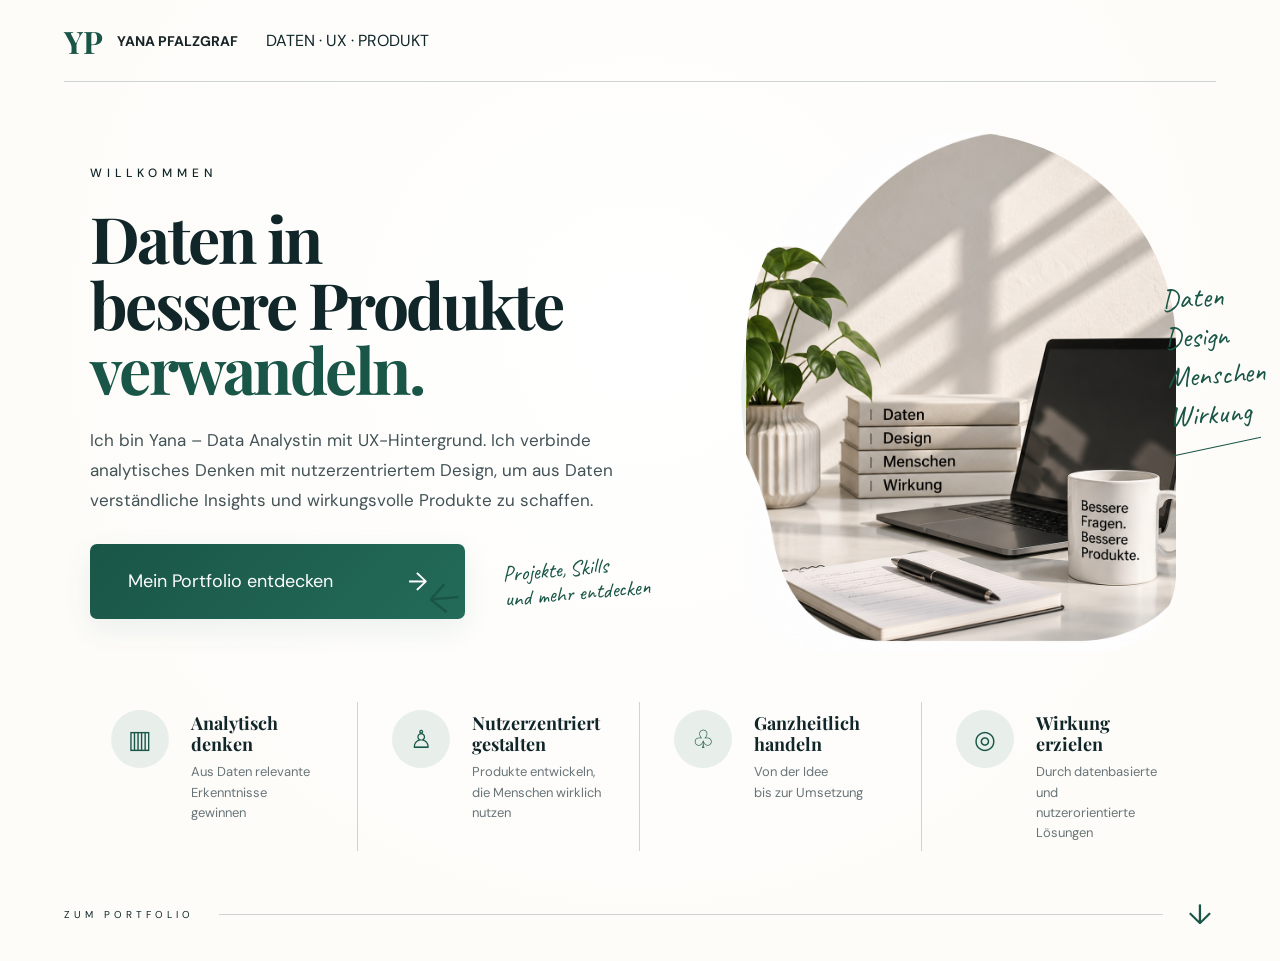
==== docs/index.html @ da36b52a "Update index.html" ====
<!DOCTYPE html>
<html lang="de">
<head>
    <meta charset="UTF-8">
    <meta name="viewport" content="width=device-width, initial-scale=1.0">

    <meta name="description"
          content="Portfolio von Yana Pfalzgraf – Data Analystin mit UX-Hintergrund.">

    <title>Yana Pfalzgraf | Data Analystin & UX</title>

    <link rel="preconnect" href="https://fonts.googleapis.com">
    <link rel="preconnect" href="https://fonts.gstatic.com" crossorigin>

    <link
        href="https://fonts.googleapis.com/css2?family=Caveat:wght@500&family=DM+Sans:wght@300;400;500&family=Playfair+Display:wght@600;700&display=swap"
        rel="stylesheet"
    >

    <link rel="stylesheet" href="style.css">
</head>

<body>

    <!-- HEADER -->
    <header class="header">

       
    <div class="brand">

        <span class="logo">YP</span>

        <span class="name">
            YANA PFALZGRAF
        </span>

        <span class="brand-divider"></span>

        <span class="brand-focus">
            DATEN <span>·</span> UX <span>·</span> PRODUKT
        </span>

    </div>

    </header>


    <!-- HERO -->
    <main class="hero">

        <!-- LEFT -->
        <section class="intro">

            <div class="eyebrow">
                WILLKOMMEN
            </div>

            <h1>
                Daten in<br>
                bessere Produkte<br>
                <span>verwandeln.</span>
            </h1>
            
            <p class="description">
                Ich bin Yana – Data Analystin mit UX-Hintergrund.
                Ich verbinde analytisches Denken mit nutzerzentriertem Design,
                um aus Daten verständliche Insights und wirkungsvolle Produkte
                zu schaffen.
            </p>

            <div class="cta-row">

                <a
                    href="https://portfolio-katkadfbffcvskia9pwhdm.streamlit.app/"
                    class="portfolio-button js-portfolio-link"
                >
                    <span>Mein Portfolio entdecken</span>
                    <span class="button-arrow">→</span>
                </a>

                <div class="hand-note">
                    <span class="note-arrow">←</span>
                    Projekte, Skills<br>
                    und mehr entdecken
                </div>

            </div>

        </section>


        <!-- RIGHT -->
       <section class="visual">
        
            <div class="background-shape"></div>
        
            <img
                src="assets/bild_startseite.png"
                alt="Arbeitsplatz – Daten, UX und Produkt"
                class="hero-image"
            >
        
            <div class="keywords">
                Daten<br>
                Design<br>
                Menschen<br>
                Wirkung
        
                <div class="keyword-line"></div>
            </div>
        
     </section>

    </main>


    <!-- PRINCIPLES -->
    <section class="principles">

        <article class="principle">

            <div class="icon">
                ▥
            </div>

            <div>
                <h2>Analytisch denken</h2>

                <p>
                    Aus Daten relevante<br>
                    Erkenntnisse gewinnen
                </p>
            </div>

        </article>


        <article class="principle">

            <div class="icon">
                ♙
            </div>

            <div>
                <h2>Nutzerzentriert<br>gestalten</h2>

                <p>
                    Produkte entwickeln,<br>
                    die Menschen wirklich nutzen
                </p>
            </div>

        </article>


        <article class="principle">

            <div class="icon">
                ♧
            </div>

            <div>
                <h2>Ganzheitlich handeln</h2>

                <p>
                    Von der Idee<br>
                    bis zur Umsetzung
                </p>
            </div>

        </article>


        <article class="principle">

            <div class="icon">
                ◎
            </div>

            <div>
                <h2>Wirkung erzielen</h2>

                <p>
                    Durch datenbasierte und<br>
                    nutzerorientierte Lösungen
                </p>
            </div>

        </article>

    </section>


    <!-- BOTTOM -->
    <button
        class="portfolio-scroll js-portfolio-link"
        type="button"
        aria-label="Portfolio öffnen"
    >

        <span>ZUM PORTFOLIO</span>

        <span class="scroll-line"></span>

        <span class="scroll-arrow">↓</span>

    </button>


    <!-- Transition before Streamlit opens -->
    <div class="transition-screen" aria-hidden="true">

        <div class="transition-content">

            <span class="transition-logo">YP</span>

            <p>Portfolio wird geöffnet</p>

            <div class="loading-line">
                <div></div>
            </div>

        </div>

    </div>


    <script src="script.js"></script>

</body>
</html>
---- docs/style.css ----
:root {
    --green: #195647;
    --green-dark: #123f36;

    --heading: #102629;
    --text: #425256;

    --background: #fdfcf9;
    --soft-green: #e8eeea;

    --line: #cdd4d1;
}


/* ------------------------------
   BASE
------------------------------ */

* {
    box-sizing: border-box;
}

html,
body {
    margin: 0;
    padding: 0;
}

body {
    min-height: 100vh;

    background:
        radial-gradient(
            circle at 50% 35%,
            #ffffff 0%,
            var(--background) 65%
        );

    color: var(--heading);

    font-family: "DM Sans", sans-serif;

    overflow-x: hidden;
}


/* ------------------------------
   HEADER
------------------------------ */

.header {
    width: calc(100% - 10vw);
    max-width: 1500px;

    height: 82px;

    margin: 0 auto;

    display: flex;
    align-items: center;
    justify-content: space-between;

    border-bottom: 1px solid var(--line);
}

.brand {
    display: flex;
    align-items: center;

    gap: 14px;
}

.logo {
    font-family: "Playfair Display", serif;

    font-size: 31px;
    font-weight: 700;

    color: var(--green);
}

.name {
    font-family: "DM Sans", sans-serif;
    font-size: 14px;
    font-weight: 700;
    letter-spacing: 0;
    color: #172326;
}

.areas {
    font-size: 11px;
    letter-spacing: 4px;
    font-weight: 500;
    color: #45585d;
}

/* ------------------------------
   HERO
------------------------------ */

.hero {
    width: calc(100% - 14vw);
    max-width: 1370px;

    margin: 0 auto;

    min-height: 620px;

    display: grid;

    grid-template-columns:
        minmax(500px, 1.1fr)
        minmax(420px, 0.9fr);

    align-items: center;

    gap: 80px;
}


/* ------------------------------
   HERO LEFT
------------------------------ */

.eyebrow {
    margin-bottom: 24px;

    font-size: 12px;
    font-weight: 500;

    letter-spacing: 5px;
}

h1 {
    margin: 0;

    font-family: "Playfair Display", serif;

    font-size: clamp(58px, 5vw, 80px);

    font-weight: 700;

    line-height: 1.02;

    letter-spacing: -2.5px;
}

h1 span {
    color: var(--green);
}

.description {
    max-width: 650px;

    margin: 25px 0 0;

    color: var(--text);

    font-size: 17px;

    line-height: 1.75;
}


/* ------------------------------
   CTA
------------------------------ */

.cta-row {
    display: flex;

    align-items: center;

    gap: 38px;

    margin-top: 28px;
}

.portfolio-button {
    width: 375px;

    min-height: 75px;

    padding: 0 38px;

    display: flex;

    align-items: center;
    justify-content: space-between;

    background:
        linear-gradient(
            135deg,
            var(--green),
            #246b59
        );

    border-radius: 7px;

    color: white;

    text-decoration: none;

    font-size: 18px;
    font-weight: 400;

    box-shadow:
        0 10px 30px rgba(25, 86, 71, 0.08);

    transition:
        transform 180ms ease,
        box-shadow 180ms ease,
        background 180ms ease;
}

.portfolio-button:hover {
    transform: translateY(-3px);

    box-shadow:
        0 15px 35px rgba(25, 86, 71, 0.16);
}

.button-arrow {
    font-size: 25px;

    transition: transform 180ms ease;
}

.portfolio-button:hover .button-arrow {
    transform: translateX(5px);
}


/* ------------------------------
   HANDWRITTEN NOTE
------------------------------ */

.hand-note {
    position: relative;

    color: var(--green);

    font-family: "Caveat", cursive;

    font-size: 22px;

    line-height: 1.15;

    transform: rotate(-5deg);
}

.note-arrow {
    position: absolute;

    left: -75px;
    top: 7px;

    font-family: "DM Sans", sans-serif;

    font-size: 42px;

    font-weight: 300;
}


/* ------------------------------
   HERO RIGHT
------------------------------ */

.visual {
    position: relative;

    min-height: 550px;

    display: flex;

    align-items: center;
    justify-content: center;
}

.background-shape {
    position: absolute;

    width: 360px;
    height: 430px;

    left: 10px;
    top: 80px;

    background: var(--soft-green);

    border-radius:
        55% 45% 50% 50% /
        45% 55% 45% 55%;

    z-index: 0;
}


/* ------------------------------
   PLACEHOLDER
------------------------------ */

.image-placeholder {
    position: relative;

    z-index: 1;

    width: 430px;
    height: 520px;

    display: flex;

    align-items: center;
    justify-content: center;

    background:
        linear-gradient(
            145deg,
            #eeeae2,
            #f8f6f1
        );

    border:
        1px solid rgba(25, 86, 71, 0.10);

    border-radius:
        220px 220px 80px 80px;

    overflow: hidden;
}

.image-placeholder::before {
    content: "";

    position: absolute;

    width: 200px;
    height: 200px;

    top: 70px;
    right: -30px;

    background:
        rgba(255, 255, 255, 0.55);

    transform: rotate(25deg);

    filter: blur(8px);
}

.placeholder-content {
    position: relative;

    display: flex;

    flex-direction: column;

    align-items: center;

    color: var(--green);

    z-index: 2;
}

.placeholder-small {
    font-size: 10px;

    letter-spacing: 3px;
}

.placeholder-title {
    margin-top: 12px;

    font-family: "Playfair Display", serif;

    font-size: 48px;
}

.placeholder-description {
    margin-top: 5px;

    color: #71807c;

    font-size: 13px;
}


/* Later used by the real image */

.hero-image {
    position: relative;

    z-index: 1;

    width: 430px;
    height: 520px;

    object-fit: cover;

    border-radius:
        220px 220px 80px 80px;
}


/* ------------------------------
   KEYWORDS
------------------------------ */

.keywords {
    position: absolute;

    z-index: 3;

    right: -75px;
    top: 160px;

    color: var(--green);

    font-family: "Caveat", cursive;

    font-size: 29px;

    line-height: 1.35;

    transform: rotate(-4deg);
}

.keyword-line {
    width: 90px;

    height: 1px;

    margin-top: 12px;

    background: var(--green);

    transform: rotate(-8deg);
}


/* ------------------------------
   PRINCIPLES
------------------------------ */

.principles {
    width: calc(100% - 12vw);
    max-width: 1450px;

    margin: 0 auto 45px;

    display: grid;

    grid-template-columns: repeat(4, 1fr);
}

.principle {
    min-height: 110px;

    padding: 8px 34px;

    display: flex;

    gap: 22px;

    border-right: 1px solid var(--line);
}

.principle:last-child {
    border-right: none;
}

.icon {
    width: 58px;
    height: 58px;

    flex: 0 0 58px;

    display: flex;

    align-items: center;
    justify-content: center;

    border-radius: 50%;

    background: var(--soft-green);

    color: var(--green);

    font-size: 25px;
}

.principle h2 {
    margin: 3px 0 8px;

    font-family: "Playfair Display", serif;

    font-size: 18px;

    line-height: 1.15;
}

.principle p {
    margin: 0;

    color: #687478;

    font-size: 13px;

    line-height: 1.55;
}


/* ------------------------------
   BOTTOM PORTFOLIO LINK
------------------------------ */

.portfolio-scroll {
    width: calc(100% - 10vw);
    max-width: 1500px;

    margin: 0 auto;

    padding: 0 0 28px;

    display: flex;

    align-items: center;

    gap: 25px;

    background: transparent;

    border: none;

    color: var(--heading);

    font-family: "DM Sans", sans-serif;

    font-size: 10px;

    letter-spacing: 4px;

    cursor: pointer;
}

.scroll-line {
    height: 1px;

    flex: 1;

    background: var(--line);
}

.scroll-arrow {
    color: var(--green);

    font-size: 28px;

    transition: transform 180ms ease;
}

.portfolio-scroll:hover .scroll-arrow {
    transform: translateY(5px);
}


/* ------------------------------
   TRANSITION
------------------------------ */

.transition-screen {
    position: fixed;

    inset: 0;

    z-index: 100;

    display: flex;

    align-items: center;
    justify-content: center;

    background: var(--background);

    opacity: 0;

    visibility: hidden;

    transition:
        opacity 300ms ease,
        visibility 300ms ease;
}

.transition-screen.visible {
    opacity: 1;

    visibility: visible;
}

.transition-content {
    text-align: center;
}

.transition-logo {
    font-family: "Playfair Display", serif;

    color: var(--green);

    font-size: 45px;

    font-weight: 700;
}

.transition-content p {
    margin: 15px 0;

    color: var(--text);

    font-size: 13px;

    letter-spacing: 2px;
}

.loading-line {
    width: 180px;
    height: 1px;

    margin: 20px auto;

    background: #dde3df;

    overflow: hidden;
}

.loading-line div {
    width: 50%;
    height: 100%;

    background: var(--green);

    animation: loading 1s infinite ease-in-out;
}

@keyframes loading {

    from {
        transform: translateX(-110%);
    }

    to {
        transform: translateX(210%);
    }
}


/* ------------------------------
   TABLET / MOBILE
------------------------------ */

@media (max-width: 1050px) {

    .hero {
        width: calc(100% - 60px);

        grid-template-columns: 1fr;

        gap: 30px;

        padding: 70px 0;
    }

    .visual {
        min-height: auto;
    }

    .keywords {
        right: 5%;
    }

    .principles {
        width: calc(100% - 60px);

        grid-template-columns: 1fr 1fr;
    }

    .principle {
        margin: 15px 0;

        border-right: none;
    }
}


@media (max-width: 650px) {

    .header {
        width: calc(100% - 40px);
    }

    .areas {
        display: none;
    }

    .name {
        font-size: 9px;

        letter-spacing: 2.5px;
    }

    .hero {
        width: calc(100% - 40px);

        padding: 50px 0;
    }

    h1 {
        font-size: 49px;

        letter-spacing: -1.5px;
    }

    .description {
        font-size: 15px;
    }

    .cta-row {
        display: block;
    }

    .portfolio-button {
        width: 100%;
    }

    .hand-note {
        display: none;
    }

    .image-placeholder,
    .hero-image {
        width: 100%;

        max-width: 430px;

        height: 450px;
    }

    .keywords {
        display: none;
    }

    .background-shape {
        width: 80%;

        left: 0;
    }

    .principles {
        width: calc(100% - 40px);

        grid-template-columns: 1fr;
    }

    .principle {
        padding: 20px 0;

        border-bottom: 1px solid var(--line);
    }

    .portfolio-scroll {
        width: calc(100% - 40px);
    }
}
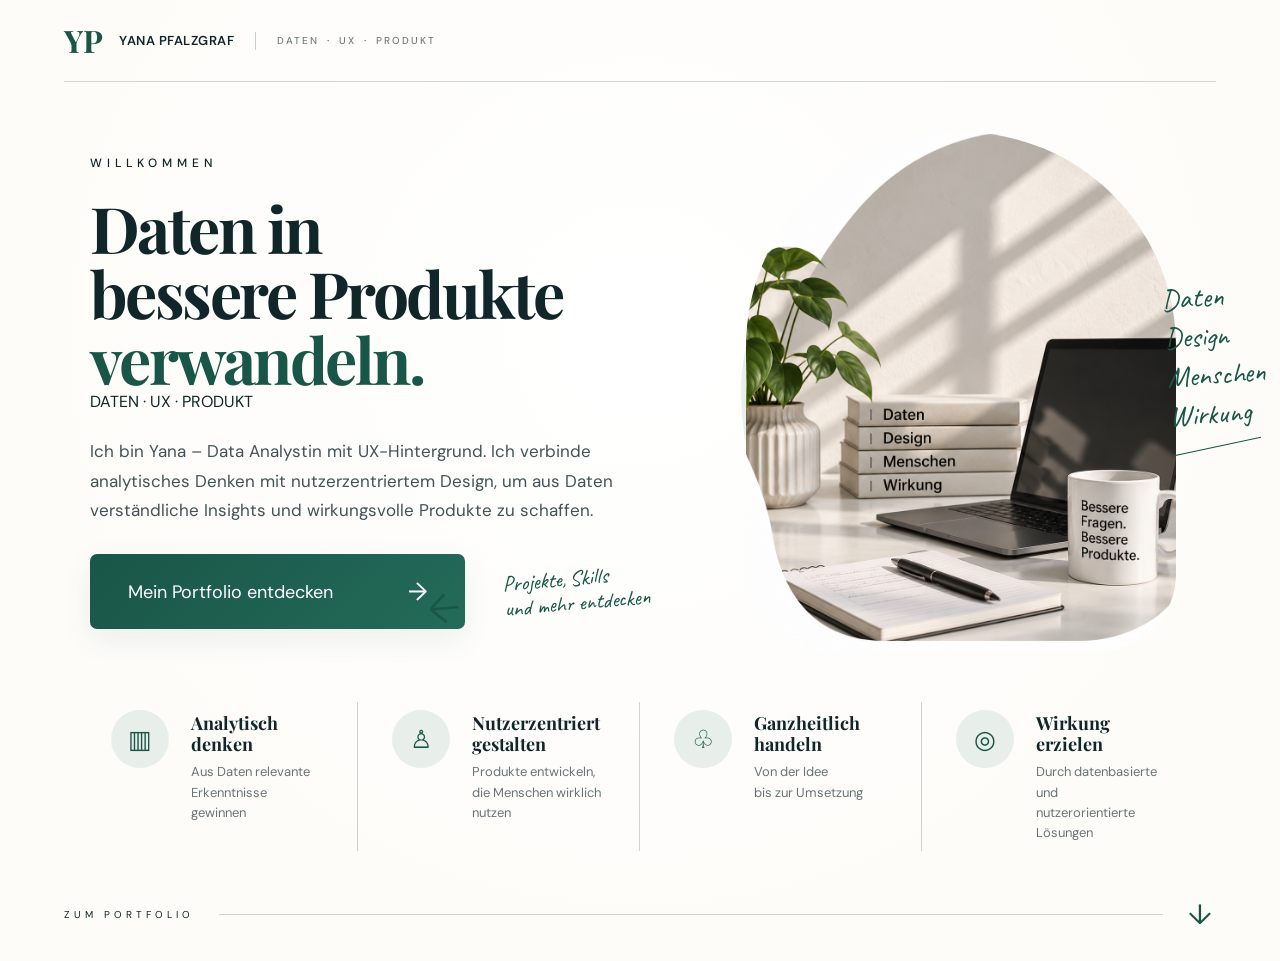
==== commit d7b5695a: "Update index.html" ====
--- a/docs/index.html
+++ b/docs/index.html
@@ -60,6 +60,10 @@
                 bessere Produkte<br>
                 <span>verwandeln.</span>
             </h1>
+
+            <div class="hero-focus">
+                DATEN · UX · PRODUKT
+            </div>
             
             <p class="description">
                 Ich bin Yana – Data Analystin mit UX-Hintergrund.
--- a/docs/style.css
+++ b/docs/style.css
@@ -66,32 +66,45 @@
 .brand {
     display: flex;
     align-items: center;
-
-    gap: 14px;
+    gap: 16px;
 }
 
 .logo {
     font-family: "Playfair Display", serif;
-
     font-size: 31px;
     font-weight: 700;
-
-    color: var(--green);
+    color: var(--green);
+    line-height: 1;
 }
 
 .name {
     font-family: "DM Sans", sans-serif;
-    font-size: 14px;
-    font-weight: 700;
-    letter-spacing: 0;
-    color: #172326;
-}
-
-.areas {
-    font-size: 11px;
-    letter-spacing: 4px;
+    font-size: 13px;
+    font-weight: 600;
+    letter-spacing: 0.5px;
+    color: var(--heading);
+    white-space: nowrap;
+}
+
+.brand-divider {
+    width: 1px;
+    height: 18px;
+    background: #c7cfcc;
+    margin: 0 5px;
+}
+
+.brand-focus {
+    font-family: "DM Sans", sans-serif;
+    font-size: 10px;
     font-weight: 500;
-    color: #45585d;
+    letter-spacing: 2px;
+    color: #71807c;
+    white-space: nowrap;
+}
+
+.brand-focus span {
+    color: var(--green);
+    margin: 0 3px;
 }
 
 /* ------------------------------
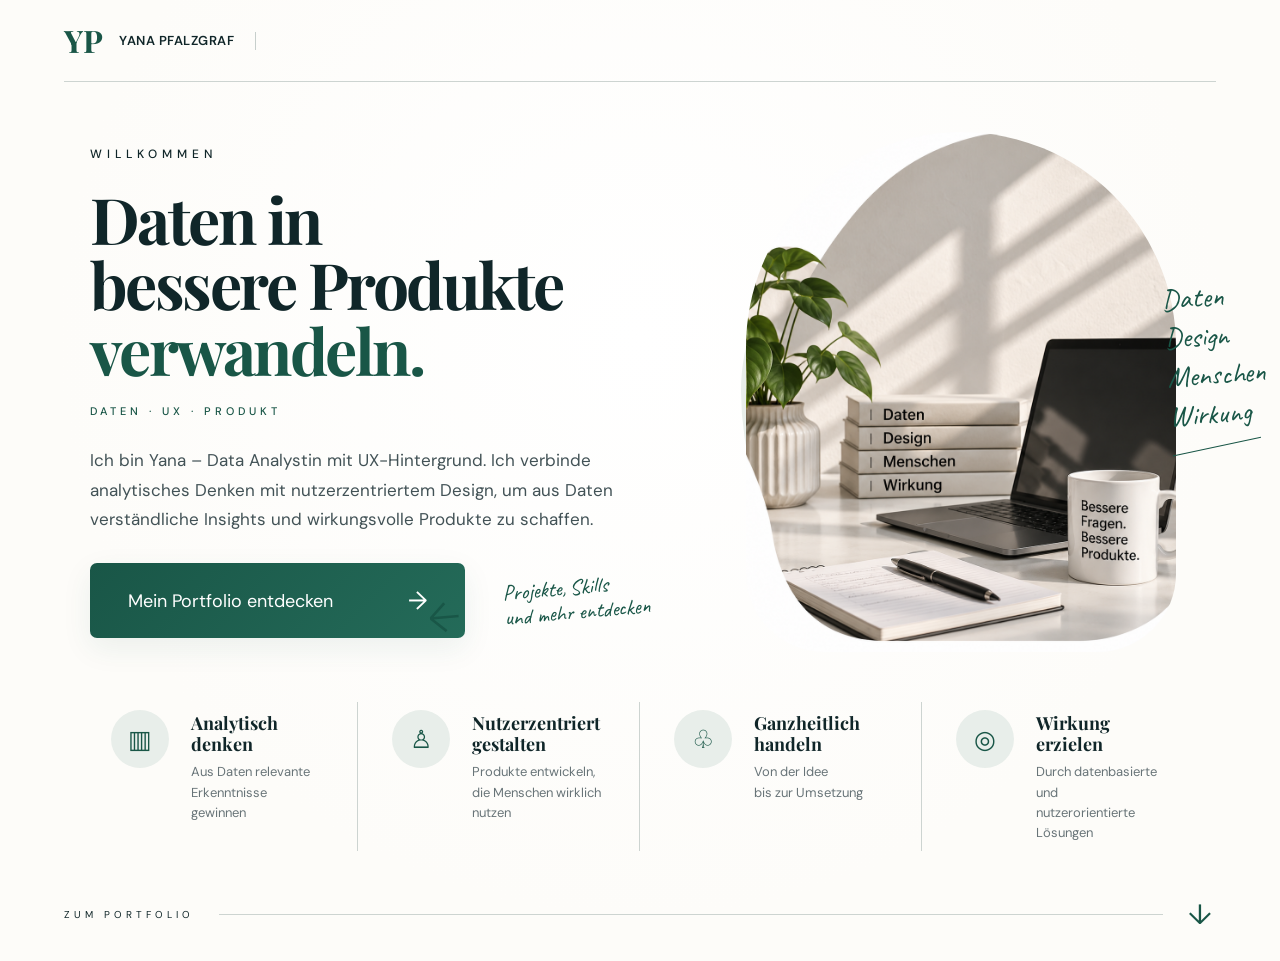
==== commit 229eabc8: "Update index.html" ====
--- a/docs/index.html
+++ b/docs/index.html
@@ -35,10 +35,6 @@
         </span>
 
         <span class="brand-divider"></span>
-
-        <span class="brand-focus">
-            DATEN <span>·</span> UX <span>·</span> PRODUKT
-        </span>
 
     </div>
 
--- a/docs/style.css
+++ b/docs/style.css
@@ -130,6 +130,18 @@
     gap: 80px;
 }
 
+.hero-focus {
+    margin-top: 22px;   /* Abstand zu "verwandeln." */
+    margin-bottom: 28px;
+
+    font-family: "DM Sans", sans-serif;
+    font-size: 11px;
+    font-weight: 500;
+    letter-spacing: 4px;
+
+    color: var(--green);
+}
+
 
 /* ------------------------------
    HERO LEFT
@@ -165,7 +177,7 @@
 .description {
     max-width: 650px;
 
-    margin: 25px 0 0;
+    margin: 0;
 
     color: var(--text);
 
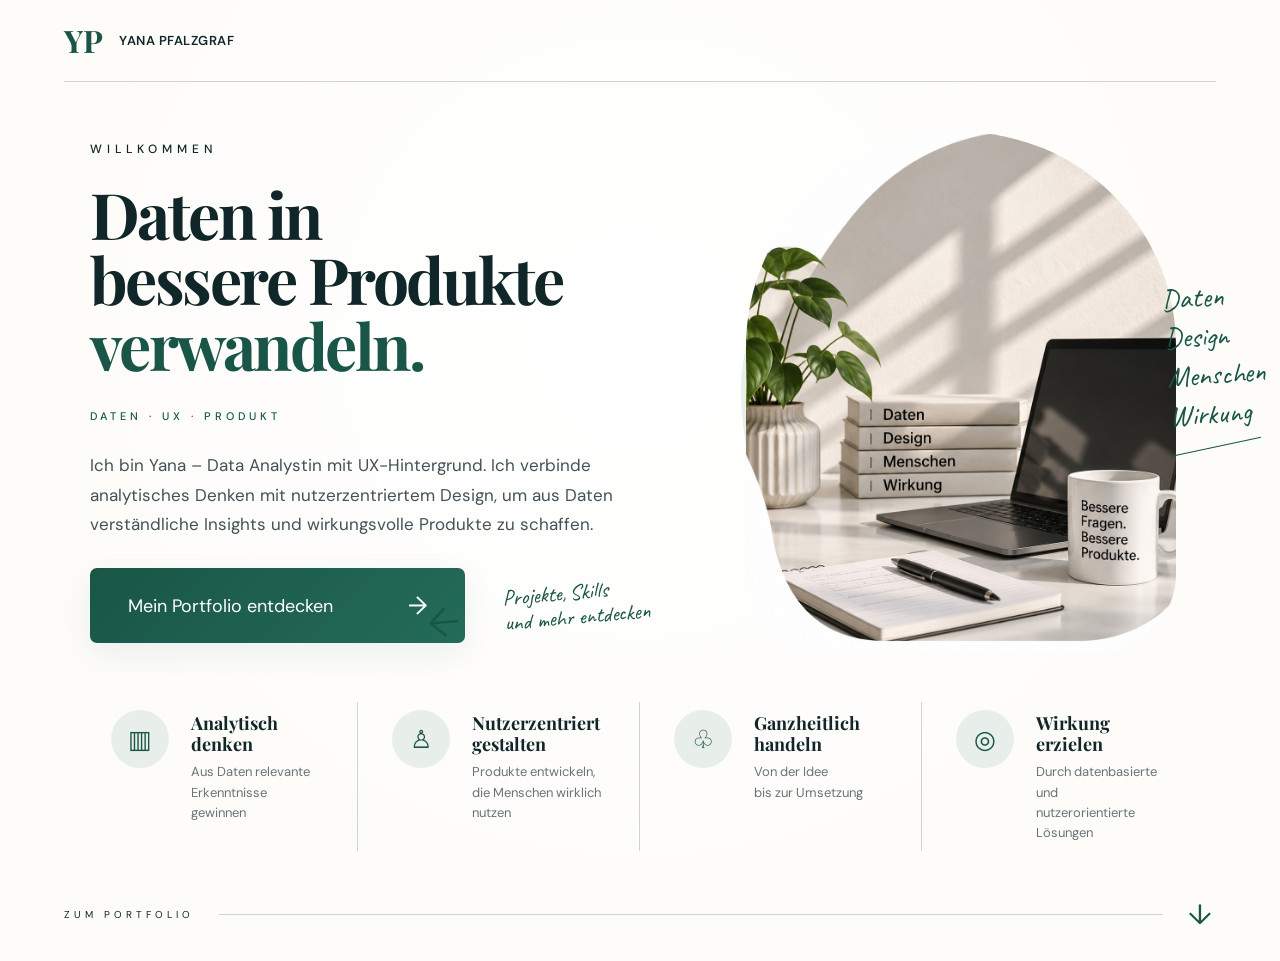
==== commit d34a35bb: "Update index.html" ====
--- a/docs/index.html
+++ b/docs/index.html
@@ -33,9 +33,6 @@
         <span class="name">
             YANA PFALZGRAF
         </span>
-
-        <span class="brand-divider"></span>
-
     </div>
 
     </header>
--- a/docs/style.css
+++ b/docs/style.css
@@ -131,7 +131,7 @@
 }
 
 .hero-focus {
-    margin-top: 22px;   /* Abstand zu "verwandeln." */
+    margin-top: 32px;   /* Abstand zu "verwandeln." */
     margin-bottom: 28px;
 
     font-family: "DM Sans", sans-serif;
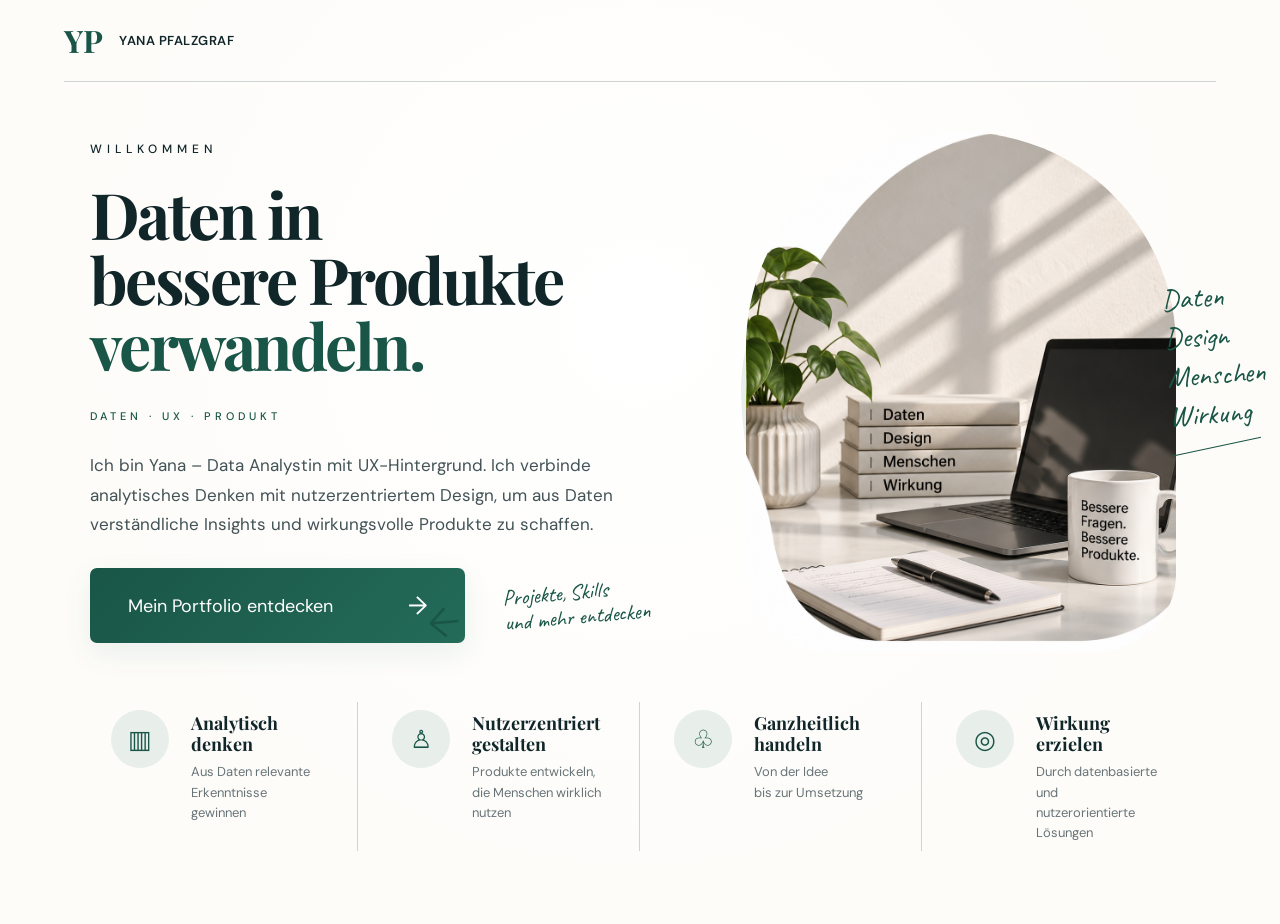
==== commit c0fa6f79: "Update index.html" ====
--- a/docs/index.html
+++ b/docs/index.html
@@ -195,12 +195,6 @@
         aria-label="Portfolio öffnen"
     >
 
-        <span>ZUM PORTFOLIO</span>
-
-        <span class="scroll-line"></span>
-
-        <span class="scroll-arrow">↓</span>
-
     </button>
 
 
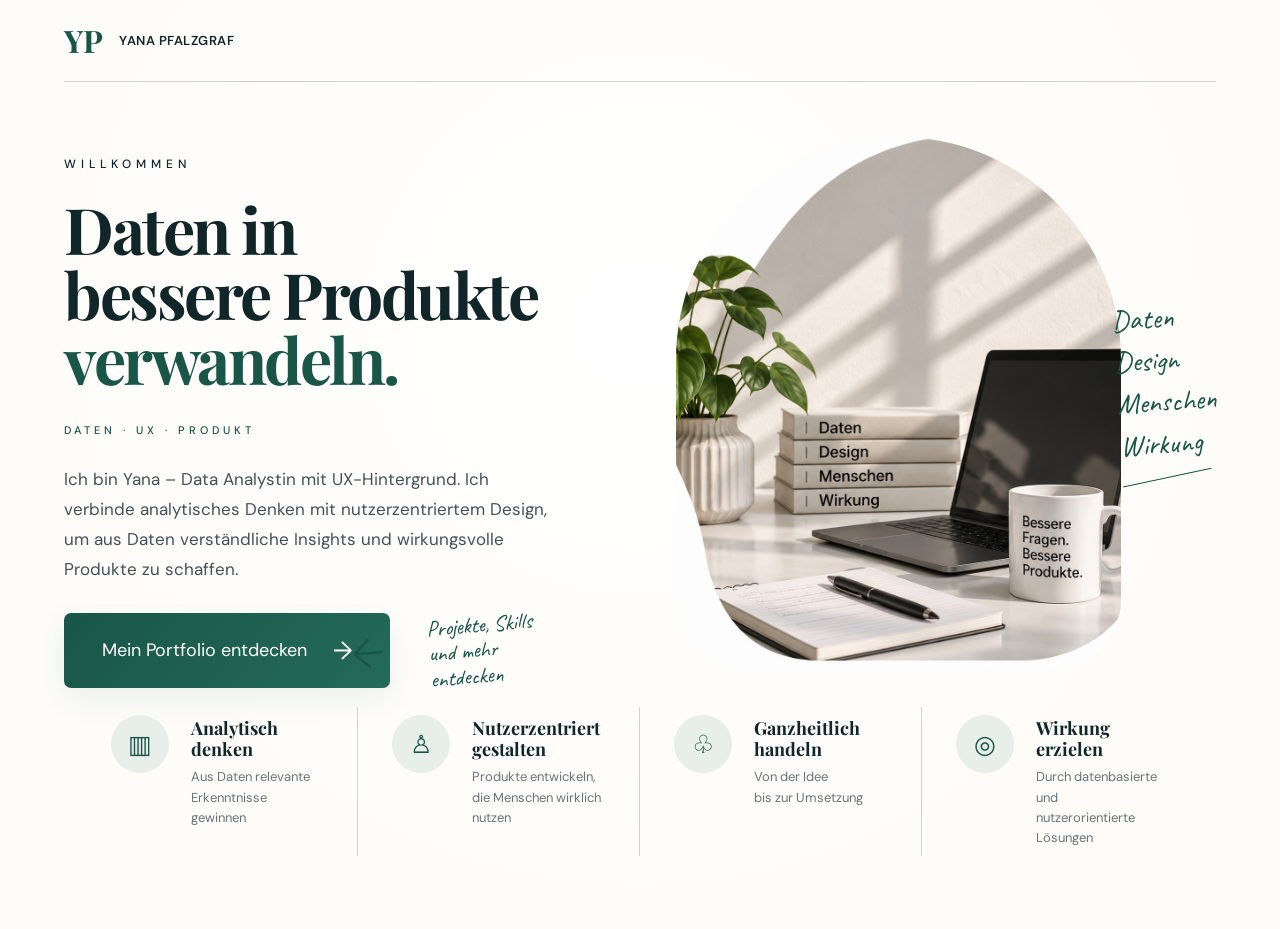
==== commit 511ae5d5: "Update index.html" ====
--- a/docs/index.html
+++ b/docs/index.html
@@ -89,8 +89,6 @@
         <!-- RIGHT -->
        <section class="visual">
         
-            <div class="background-shape"></div>
-        
             <img
                 src="assets/bild_startseite.png"
                 alt="Arbeitsplatz – Daten, UX und Produkt"
--- a/docs/style.css
+++ b/docs/style.css
@@ -112,22 +112,16 @@
 ------------------------------ */
 
 .hero {
-    width: calc(100% - 14vw);
-    max-width: 1370px;
-
+    width: calc(100% - 10vw);
+    max-width: 1400px;
     margin: 0 auto;
 
-    min-height: 620px;
+    padding-top: 55px;   /* NEU */
 
     display: grid;
-
-    grid-template-columns:
-        minmax(500px, 1.1fr)
-        minmax(420px, 0.9fr);
-
-    align-items: center;
-
-    gap: 80px;
+    grid-template-columns: 1.08fr 0.92fr;
+    gap: 45px;
+    align-items: center;
 }
 
 .hero-focus {
@@ -295,22 +289,20 @@
 .visual {
     position: relative;
 
-    min-height: 550px;
-
-    display: flex;
-
-    align-items: center;
-    justify-content: center;
+    width: 620px;
+    height: 570px;
+
+    justify-self: start;
 }
 
 .background-shape {
     position: absolute;
 
-    width: 360px;
-    height: 430px;
-
-    left: 10px;
-    top: 80px;
+    width: 390px;
+    height: 450px;
+
+    left: -110px;
+    top: 75px;
 
     background: var(--soft-green);
 
@@ -414,17 +406,20 @@
 /* Later used by the real image */
 
 .hero-image {
-    position: relative;
-
-    z-index: 1;
-
-    width: 430px;
-    height: 520px;
+    position: absolute;
+
+    width: 445px;
+    height: 535px;
+
+    left: 80px;
+    top: 0;
 
     object-fit: cover;
-
-    border-radius:
-        220px 220px 80px 80px;
+    object-position: center;
+
+    border-radius: 230px 230px 75px 75px;
+
+    z-index: 2;
 }
 
 
@@ -437,18 +432,18 @@
 
     z-index: 3;
 
-    right: -75px;
+    left: 520px;
     top: 160px;
 
     color: var(--green);
 
     font-family: "Caveat", cursive;
-
     font-size: 29px;
-
-    line-height: 1.35;
+    line-height: 1.45;
 
     transform: rotate(-4deg);
+
+    white-space: nowrap;
 }
 
 .keyword-line {
@@ -690,7 +685,7 @@
 
         grid-template-columns: 1fr;
 
-        gap: 30px;
+        gap: 80px;
 
         padding: 70px 0;
     }
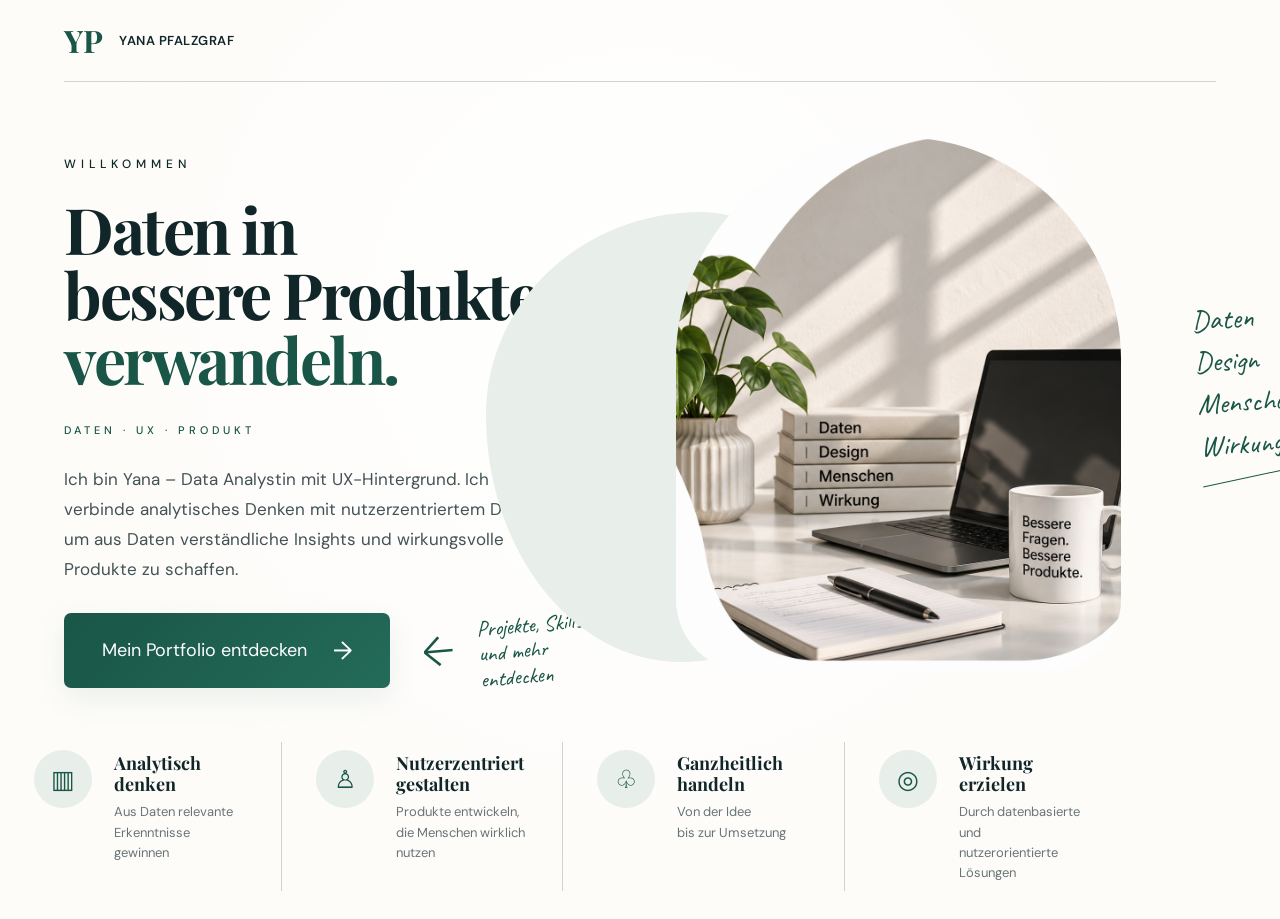
==== commit 0b94d83c: "Update index.html" ====
--- a/docs/index.html
+++ b/docs/index.html
@@ -87,24 +87,26 @@
 
 
         <!-- RIGHT -->
-       <section class="visual">
-        
-            <img
-                src="assets/bild_startseite.png"
-                alt="Arbeitsplatz – Daten, UX und Produkt"
-                class="hero-image"
-            >
-        
-            <div class="keywords">
-                Daten<br>
-                Design<br>
-                Menschen<br>
-                Wirkung
-        
-                <div class="keyword-line"></div>
-            </div>
-        
-     </section>
+   <section class="visual">
+
+    <div class="background-shape"></div>
+
+    <img
+        src="assets/bild_startseite.png"
+        alt="Arbeitsplatz – Daten, UX und Produkt"
+        class="hero-image"
+    >
+
+    <div class="keywords">
+        Daten<br>
+        Design<br>
+        Menschen<br>
+        Wirkung
+
+        <div class="keyword-line"></div>
+    </div>
+
+</section>
 
     </main>
 
--- a/docs/style.css
+++ b/docs/style.css
@@ -256,22 +256,19 @@
 
 .hand-note {
     position: relative;
-
-    color: var(--green);
-
+    left: 50px;   /* nach rechts */
+
+    color: var(--green);
     font-family: "Caveat", cursive;
-
     font-size: 22px;
-
     line-height: 1.15;
-
     transform: rotate(-5deg);
 }
 
 .note-arrow {
     position: absolute;
 
-    left: -75px;
+    left: -55px;
     top: 7px;
 
     font-family: "DM Sans", sans-serif;
@@ -432,7 +429,7 @@
 
     z-index: 3;
 
-    left: 520px;
+    left: 600px;
     top: 160px;
 
     color: var(--green);
@@ -467,7 +464,7 @@
     width: calc(100% - 12vw);
     max-width: 1450px;
 
-    margin: 0 auto 45px;
+    margin-top: 35px;
 
     display: grid;
 
@@ -539,7 +536,7 @@
     width: calc(100% - 10vw);
     max-width: 1500px;
 
-    margin: 0 auto;
+    margin-buttom: 35px;
 
     padding: 0 0 28px;
 
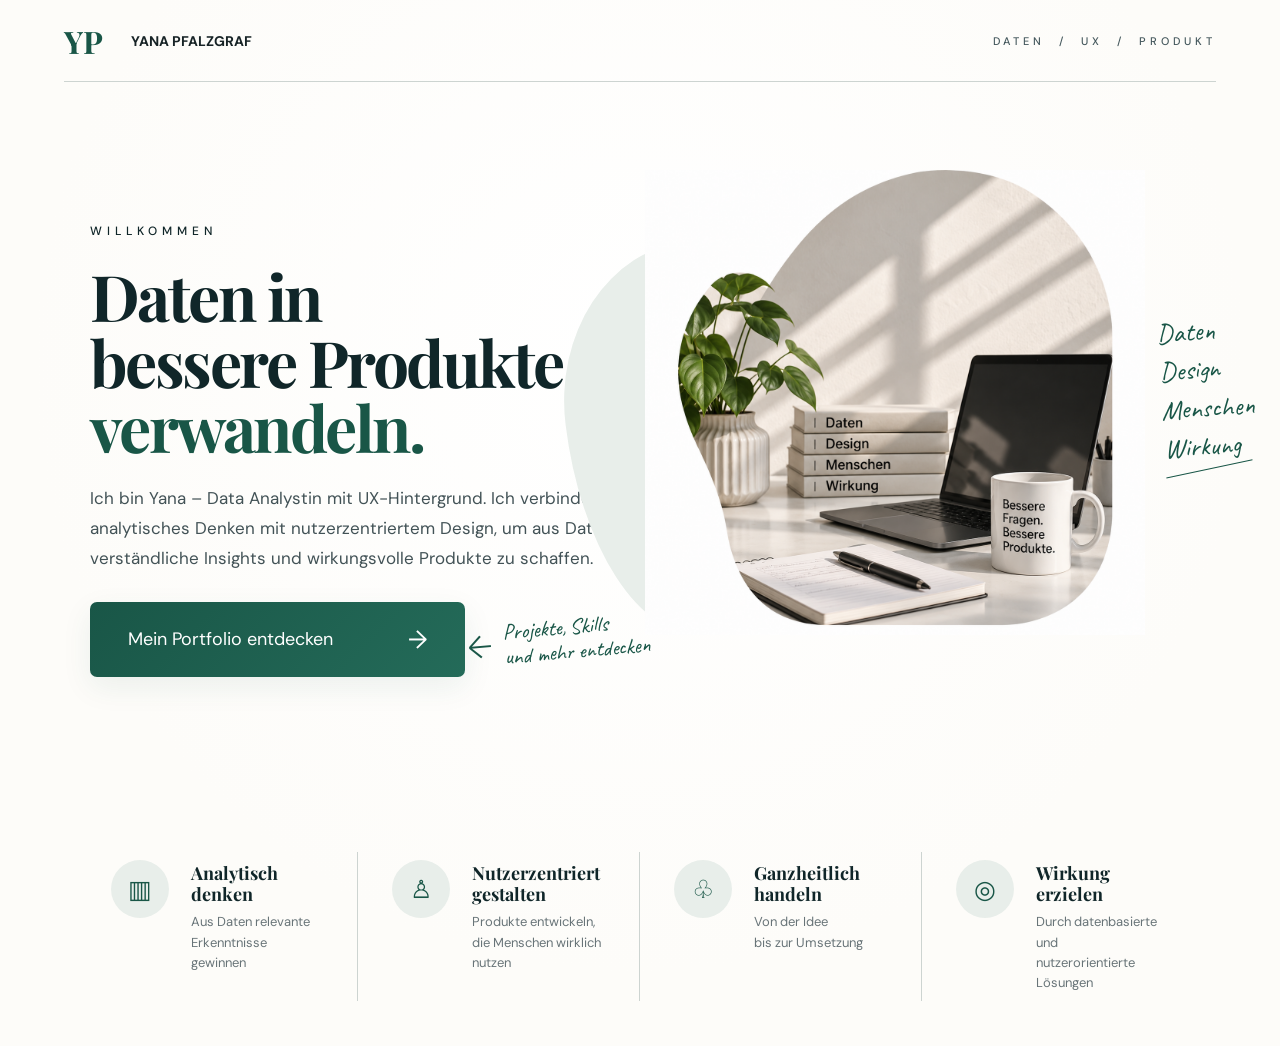
==== commit 3aa2790e: "Add files via upload" ====
--- a/docs/index.html
+++ b/docs/index.html
@@ -1,222 +1,211 @@
-<!DOCTYPE html>
-<html lang="de">
-<head>
-    <meta charset="UTF-8">
-    <meta name="viewport" content="width=device-width, initial-scale=1.0">
-
-    <meta name="description"
-          content="Portfolio von Yana Pfalzgraf – Data Analystin mit UX-Hintergrund.">
-
-    <title>Yana Pfalzgraf | Data Analystin & UX</title>
-
-    <link rel="preconnect" href="https://fonts.googleapis.com">
-    <link rel="preconnect" href="https://fonts.gstatic.com" crossorigin>
-
-    <link
-        href="https://fonts.googleapis.com/css2?family=Caveat:wght@500&family=DM+Sans:wght@300;400;500&family=Playfair+Display:wght@600;700&display=swap"
-        rel="stylesheet"
-    >
-
-    <link rel="stylesheet" href="style.css">
-</head>
-
-<body>
-
-    <!-- HEADER -->
-    <header class="header">
-
-       
-    <div class="brand">
-
-        <span class="logo">YP</span>
-
-        <span class="name">
-            YANA PFALZGRAF
-        </span>
-    </div>
-
-    </header>
-
-
-    <!-- HERO -->
-    <main class="hero">
-
-        <!-- LEFT -->
-        <section class="intro">
-
-            <div class="eyebrow">
-                WILLKOMMEN
-            </div>
-
-            <h1>
-                Daten in<br>
-                bessere Produkte<br>
-                <span>verwandeln.</span>
-            </h1>
-
-            <div class="hero-focus">
-                DATEN · UX · PRODUKT
-            </div>
-            
-            <p class="description">
-                Ich bin Yana – Data Analystin mit UX-Hintergrund.
-                Ich verbinde analytisches Denken mit nutzerzentriertem Design,
-                um aus Daten verständliche Insights und wirkungsvolle Produkte
-                zu schaffen.
-            </p>
-
-            <div class="cta-row">
-
-                <a
-                    href="https://portfolio-katkadfbffcvskia9pwhdm.streamlit.app/"
-                    class="portfolio-button js-portfolio-link"
-                >
-                    <span>Mein Portfolio entdecken</span>
-                    <span class="button-arrow">→</span>
-                </a>
-
-                <div class="hand-note">
-                    <span class="note-arrow">←</span>
-                    Projekte, Skills<br>
-                    und mehr entdecken
-                </div>
-
-            </div>
-
-        </section>
-
-
-        <!-- RIGHT -->
-   <section class="visual">
-
-    <div class="background-shape"></div>
-
-    <img
-        src="assets/bild_startseite.png"
-        alt="Arbeitsplatz – Daten, UX und Produkt"
-        class="hero-image"
-    >
-
-    <div class="keywords">
-        Daten<br>
-        Design<br>
-        Menschen<br>
-        Wirkung
-
-        <div class="keyword-line"></div>
-    </div>
-
-</section>
-
-    </main>
-
-
-    <!-- PRINCIPLES -->
-    <section class="principles">
-
-        <article class="principle">
-
-            <div class="icon">
-                ▥
-            </div>
-
-            <div>
-                <h2>Analytisch denken</h2>
-
-                <p>
-                    Aus Daten relevante<br>
-                    Erkenntnisse gewinnen
-                </p>
-            </div>
-
-        </article>
-
-
-        <article class="principle">
-
-            <div class="icon">
-                ♙
-            </div>
-
-            <div>
-                <h2>Nutzerzentriert<br>gestalten</h2>
-
-                <p>
-                    Produkte entwickeln,<br>
-                    die Menschen wirklich nutzen
-                </p>
-            </div>
-
-        </article>
-
-
-        <article class="principle">
-
-            <div class="icon">
-                ♧
-            </div>
-
-            <div>
-                <h2>Ganzheitlich handeln</h2>
-
-                <p>
-                    Von der Idee<br>
-                    bis zur Umsetzung
-                </p>
-            </div>
-
-        </article>
-
-
-        <article class="principle">
-
-            <div class="icon">
-                ◎
-            </div>
-
-            <div>
-                <h2>Wirkung erzielen</h2>
-
-                <p>
-                    Durch datenbasierte und<br>
-                    nutzerorientierte Lösungen
-                </p>
-            </div>
-
-        </article>
-
-    </section>
-
-
-    <!-- BOTTOM -->
-    <button
-        class="portfolio-scroll js-portfolio-link"
-        type="button"
-        aria-label="Portfolio öffnen"
-    >
-
-    </button>
-
-
-    <!-- Transition before Streamlit opens -->
-    <div class="transition-screen" aria-hidden="true">
-
-        <div class="transition-content">
-
-            <span class="transition-logo">YP</span>
-
-            <p>Portfolio wird geöffnet</p>
-
-            <div class="loading-line">
-                <div></div>
-            </div>
-
-        </div>
-
-    </div>
-
-
-    <script src="script.js"></script>
-
-</body>
-</html>
+<!DOCTYPE html>
+<html lang="de">
+<head>
+    <meta charset="UTF-8">
+    <meta name="viewport" content="width=device-width, initial-scale=1.0">
+
+    <meta name="description"
+          content="Portfolio von Yana Pfalzgraf – Data Analystin mit UX-Hintergrund.">
+
+    <title>Yana Pfalzgraf | Data Analystin & UX</title>
+
+    <link rel="preconnect" href="https://fonts.googleapis.com">
+    <link rel="preconnect" href="https://fonts.gstatic.com" crossorigin>
+
+    <link
+        href="https://fonts.googleapis.com/css2?family=Caveat:wght@500&family=DM+Sans:wght@300;400;500&family=Playfair+Display:wght@600;700&display=swap"
+        rel="stylesheet"
+    >
+
+    <link rel="stylesheet" href="style.css">
+</head>
+
+<body>
+
+    <!-- HEADER -->
+    <header class="header">
+
+        <div class="brand">
+            <span class="logo">YP</span>
+            <span class="name">YANA PFALZGRAF</span>
+        </div>
+
+        <div class="areas">
+            DATEN&nbsp;&nbsp;/&nbsp;&nbsp;UX&nbsp;&nbsp;/&nbsp;&nbsp;PRODUKT
+        </div>
+
+    </header>
+
+
+    <!-- HERO -->
+    <main class="hero">
+
+        <!-- LEFT -->
+        <section class="intro">
+
+            <div class="eyebrow">
+                WILLKOMMEN
+            </div>
+
+            <h1>
+                Daten in<br>
+                bessere Produkte<br>
+                <span>verwandeln.</span>
+            </h1>
+
+            <p class="description">
+                Ich bin Yana – Data Analystin mit UX-Hintergrund.
+                Ich verbinde analytisches Denken mit nutzerzentriertem Design,
+                um aus Daten verständliche Insights und wirkungsvolle Produkte
+                zu schaffen.
+            </p>
+
+            <div class="cta-row">
+
+                <a
+                    href="https://portfolio-katkadfbffcvskia9pwhdm.streamlit.app/"
+                    class="portfolio-button js-portfolio-link"
+                >
+                    <span>Mein Portfolio entdecken</span>
+                    <span class="button-arrow">→</span>
+                </a>
+
+                <div class="hand-note">
+                    <span class="note-arrow">←</span>
+                    Projekte, Skills<br>
+                    und mehr entdecken
+                </div>
+
+            </div>
+
+        </section>
+
+
+        <!-- RIGHT -->
+        <section class="visual">
+
+            <div class="background-shape"></div>
+
+            <img
+                src="assets/bild_startseite.png"
+                alt="Arbeitsplatz – Daten, UX und Produkt"
+                class="hero-image"
+            >
+
+
+            <div class="keywords">
+                Daten<br>
+                Design<br>
+                Menschen<br>
+                Wirkung
+
+                <div class="keyword-line"></div>
+            </div>
+
+        </section>
+
+    </main>
+
+
+    <!-- PRINCIPLES -->
+    <section class="principles">
+
+        <article class="principle">
+
+            <div class="icon">
+                ▥
+            </div>
+
+            <div>
+                <h2>Analytisch denken</h2>
+
+                <p>
+                    Aus Daten relevante<br>
+                    Erkenntnisse gewinnen
+                </p>
+            </div>
+
+        </article>
+
+
+        <article class="principle">
+
+            <div class="icon">
+                ♙
+            </div>
+
+            <div>
+                <h2>Nutzerzentriert<br>gestalten</h2>
+
+                <p>
+                    Produkte entwickeln,<br>
+                    die Menschen wirklich nutzen
+                </p>
+            </div>
+
+        </article>
+
+
+        <article class="principle">
+
+            <div class="icon">
+                ♧
+            </div>
+
+            <div>
+                <h2>Ganzheitlich handeln</h2>
+
+                <p>
+                    Von der Idee<br>
+                    bis zur Umsetzung
+                </p>
+            </div>
+
+        </article>
+
+
+        <article class="principle">
+
+            <div class="icon">
+                ◎
+            </div>
+
+            <div>
+                <h2>Wirkung erzielen</h2>
+
+                <p>
+                    Durch datenbasierte und<br>
+                    nutzerorientierte Lösungen
+                </p>
+            </div>
+
+        </article>
+
+    </section>
+
+
+    <!-- BOTTOM -->
+   
+
+    <!-- Transition before Streamlit opens -->
+    <div class="transition-screen" aria-hidden="true">
+
+        <div class="transition-content">
+
+            <span class="transition-logo">YP</span>
+
+            <p>Portfolio wird geöffnet</p>
+
+            <div class="loading-line">
+                <div></div>
+            </div>
+
+        </div>
+
+    </div>
+
+
+    <script src="script.js"></script>
+
+</body>
+</html>
--- a/docs/style.css
+++ b/docs/style.css
@@ -66,74 +66,56 @@
 .brand {
     display: flex;
     align-items: center;
-    gap: 16px;
+
+    gap: 28px;
 }
 
 .logo {
     font-family: "Playfair Display", serif;
+
     font-size: 31px;
     font-weight: 700;
+
     color: var(--green);
-    line-height: 1;
 }
 
 .name {
     font-family: "DM Sans", sans-serif;
-    font-size: 13px;
-    font-weight: 600;
-    letter-spacing: 0.5px;
-    color: var(--heading);
-    white-space: nowrap;
-}
-
-.brand-divider {
-    width: 1px;
-    height: 18px;
-    background: #c7cfcc;
-    margin: 0 5px;
-}
-
-.brand-focus {
-    font-family: "DM Sans", sans-serif;
-    font-size: 10px;
+    font-size: 14px;
+    font-weight: 700;
+    letter-spacing: 0;
+    color: #172326;
+}
+
+.areas {
+    font-size: 11px;
+    letter-spacing: 4px;
     font-weight: 500;
-    letter-spacing: 2px;
-    color: #71807c;
-    white-space: nowrap;
-}
-
-.brand-focus span {
-    color: var(--green);
-    margin: 0 3px;
-}
+    color: #45585d;
+}
+
 
 /* ------------------------------
    HERO
 ------------------------------ */
 
 .hero {
-    width: calc(100% - 10vw);
-    max-width: 1400px;
+    width: calc(100% - 14vw);
+    max-width: 1370px;
+
     margin: 0 auto;
 
-    padding-top: 55px;   /* NEU */
+    min-height: 620px;
 
     display: grid;
-    grid-template-columns: 1.08fr 0.92fr;
-    gap: 45px;
-    align-items: center;
-}
-
-.hero-focus {
-    margin-top: 32px;   /* Abstand zu "verwandeln." */
-    margin-bottom: 28px;
-
-    font-family: "DM Sans", sans-serif;
-    font-size: 11px;
-    font-weight: 500;
-    letter-spacing: 4px;
-
-    color: var(--green);
+
+    grid-template-columns:
+        minmax(500px, 1.1fr)
+        minmax(420px, 0.9fr);
+
+    align-items: center;
+
+    gap: 80px;
 }
 
 
@@ -171,7 +153,7 @@
 .description {
     max-width: 650px;
 
-    margin: 0;
+    margin: 25px 0 0;
 
     color: var(--text);
 
@@ -256,24 +238,27 @@
 
 .hand-note {
     position: relative;
-    left: 50px;   /* nach rechts */
 
     color: var(--green);
+
     font-family: "Caveat", cursive;
+
     font-size: 22px;
+
     line-height: 1.15;
+
     transform: rotate(-5deg);
 }
 
 .note-arrow {
     position: absolute;
 
-    left: -55px;
+    left: -35px;
     top: 7px;
 
     font-family: "DM Sans", sans-serif;
 
-    font-size: 42px;
+    font-size: 32px;
 
     font-weight: 300;
 }
@@ -287,28 +272,39 @@
     position: relative;
 
     width: 620px;
-    height: 570px;
-
-    justify-self: start;
-}
+    height: 590px;
+
+    justify-self: end;
+
+    isolation: isolate;
+    overflow: visible;
+}
+
+
+/* =========================================
+   GRÜNE FORM HINTER DEM BILD
+========================================= */
 
 .background-shape {
     position: absolute;
 
-    width: 390px;
-    height: 450px;
-
-    left: -110px;
-    top: 75px;
-
-    background: var(--soft-green);
+    z-index: 1;
+
+    width: 235px;
+    height: 355px;
+
+    left: 35px;
+    top: 80px;
+
+    background: #e8eeea;
 
     border-radius:
-        55% 45% 50% 50% /
-        45% 55% 45% 55%;
-
-    z-index: 0;
-}
+        58% 42% 55% 45% /
+        45% 48% 52% 55%;
+
+    transform: rotate(-7deg);
+}
+
 
 
 /* ------------------------------
@@ -400,55 +396,62 @@
 }
 
 
-/* Later used by the real image */
-
+/* FOTO */
 .hero-image {
     position: absolute;
 
-    width: 445px;
-    height: 535px;
-
-    left: 80px;
+    z-index: 2;
+
+    /*
+       Wichtig:
+       nicht einfach width: 500px,
+       sondern Höhe kontrollieren.
+    */
+    height: 555px;
+    width: auto;
+
+    left: 105px;
     top: 0;
 
-    object-fit: cover;
-    object-position: center;
-
-    border-radius: 230px 230px 75px 75px;
-
-    z-index: 2;
-}
-
+    display: block;
+
+    max-width: none;
+
+    background: transparent;
+
+    object-fit: contain;
+}
 
 /* ------------------------------
    KEYWORDS
 ------------------------------ */
 
+
+/* KEYWORDS */
 .keywords {
     position: absolute;
 
     z-index: 3;
 
-    left: 600px;
-    top: 160px;
+    left: 555px;
+    top: 145px;
+
+    width: max-content;
 
     color: var(--green);
 
     font-family: "Caveat", cursive;
-    font-size: 29px;
-    line-height: 1.45;
+    font-size: 27px;
+    line-height: 1.42;
 
     transform: rotate(-4deg);
-
-    white-space: nowrap;
 }
 
 .keyword-line {
-    width: 90px;
-
+    width: 88px;
     height: 1px;
 
-    margin-top: 12px;
+    margin-top: 10px;
 
     background: var(--green);
 
@@ -464,7 +467,7 @@
     width: calc(100% - 12vw);
     max-width: 1450px;
 
-    margin-top: 35px;
+    margin: 0 auto 45px;
 
     display: grid;
 
@@ -536,7 +539,7 @@
     width: calc(100% - 10vw);
     max-width: 1500px;
 
-    margin-buttom: 35px;
+    margin: 0 auto;
 
     padding: 0 0 28px;
 
@@ -682,7 +685,7 @@
 
         grid-template-columns: 1fr;
 
-        gap: 80px;
+        gap: 30px;
 
         padding: 70px 0;
     }
@@ -788,3 +791,203 @@
         width: calc(100% - 40px);
     }
 }
+
+
+/* ==========================================================
+   FINAL LAYOUT OVERRIDES
+   Ziel: Bild + hellgrüne Form wie im Referenzlayout
+   ========================================================== */
+
+/* Etwas mehr Luft unter dem Header und stabile Hero-Geometrie */
+.hero {
+    padding-top: 46px;
+    min-height: 690px;
+    align-items: center;
+}
+
+/*
+   Die rechte Komposition bekommt bewusst eine eigene Zeichenfläche.
+   Dadurch können Bild, grüne Form und Keywords unabhängig positioniert
+   werden, ohne das linke Hero-Layout zu verschieben.
+*/
+.visual {
+    position: relative;
+    width: 650px;
+    height: 560px;
+    justify-self: end;
+    isolation: isolate;
+    overflow: visible;
+}
+
+/*
+   HELLGRÜNE FORM
+   Im Referenzbild sieht man nur einen relativ schmalen Ausschnitt links
+   hinter dem Foto. Sie ist deshalb kleiner als zuvor und liegt deutlich
+   weiter unter dem Bild.
+*/
+.background-shape {
+    position: absolute;
+    z-index: 1;
+
+    width: 245px;
+    height: 390px;
+
+    left: 28px;
+    top: 72px;
+
+    background: var(--soft-green);
+
+    border-radius:
+        58% 42% 56% 44% /
+        43% 48% 52% 57%;
+
+    transform: rotate(-7deg);
+    transform-origin: center;
+}
+
+/*
+   FOTO
+   Größer und weiter links als bisher.
+   Es überdeckt den größten Teil der grünen Form.
+*/
+.hero-image {
+    position: absolute;
+    z-index: 2;
+
+    width: 500px;
+    height: auto;
+    max-width: none;
+
+    left: 105px;
+    top: 0;
+
+    display: block;
+
+    /* wichtig: keine zusätzliche weiße Box */
+    background: transparent;
+    object-fit: contain;
+}
+
+/* Handschrift direkt rechts neben das Foto setzen */
+.keywords {
+    position: absolute;
+    z-index: 3;
+
+    left: 615px;
+    top: 145px;
+
+    width: max-content;
+
+    color: var(--green);
+    font-family: "Caveat", cursive;
+    font-size: 27px;
+    line-height: 1.42;
+
+    transform: rotate(-4deg);
+    transform-origin: left top;
+}
+
+.keyword-line {
+    width: 88px;
+    height: 1px;
+    margin-top: 10px;
+
+    background: var(--green);
+
+    transform: rotate(-8deg);
+    transform-origin: left center;
+}
+
+/* Principles sauber unter dem Hero halten
+   und den gesamten Bereich etwas weiter nach unten setzen */
+.principles {
+    position: relative;
+    z-index: 4;
+    margin: 80px auto 45px;
+}
+
+
+/* ------------------------------
+   TABLET
+------------------------------ */
+@media (max-width: 1200px) {
+    .hero {
+        width: calc(100% - 70px);
+        grid-template-columns: minmax(460px, 1.05fr) minmax(430px, .95fr);
+        gap: 35px;
+    }
+
+    .visual {
+        width: 560px;
+        height: 510px;
+        transform: scale(.9);
+        transform-origin: center right;
+    }
+}
+
+@media (max-width: 1050px) {
+    .hero {
+        width: calc(100% - 60px);
+        grid-template-columns: 1fr;
+        gap: 45px;
+        padding: 65px 0 45px;
+    }
+
+    .visual {
+        width: 650px;
+        height: 560px;
+        max-width: 100%;
+        justify-self: center;
+
+        transform: none;
+    }
+
+    .principles {
+        width: calc(100% - 60px);
+        grid-template-columns: 1fr 1fr;
+    }
+}
+
+
+/* ------------------------------
+   MOBILE
+------------------------------ */
+@media (max-width: 700px) {
+    .hero {
+        width: calc(100% - 40px);
+        padding: 48px 0 35px;
+    }
+
+    .visual {
+        width: 100%;
+        height: auto;
+        aspect-ratio: 650 / 560;
+        overflow: visible;
+    }
+
+    .hero-image {
+        width: 78%;
+        height: auto;
+
+        left: 14%;
+        top: 0;
+    }
+
+    .background-shape {
+        width: 38%;
+        height: 70%;
+
+        left: 2%;
+        top: 13%;
+    }
+
+    /* Auf kleinen Displays lieber keine überstehende Handschrift */
+    .keywords {
+        display: none;
+    }
+
+    .principles {
+        width: calc(100% - 40px);
+        grid-template-columns: 1fr;
+    }
+}
